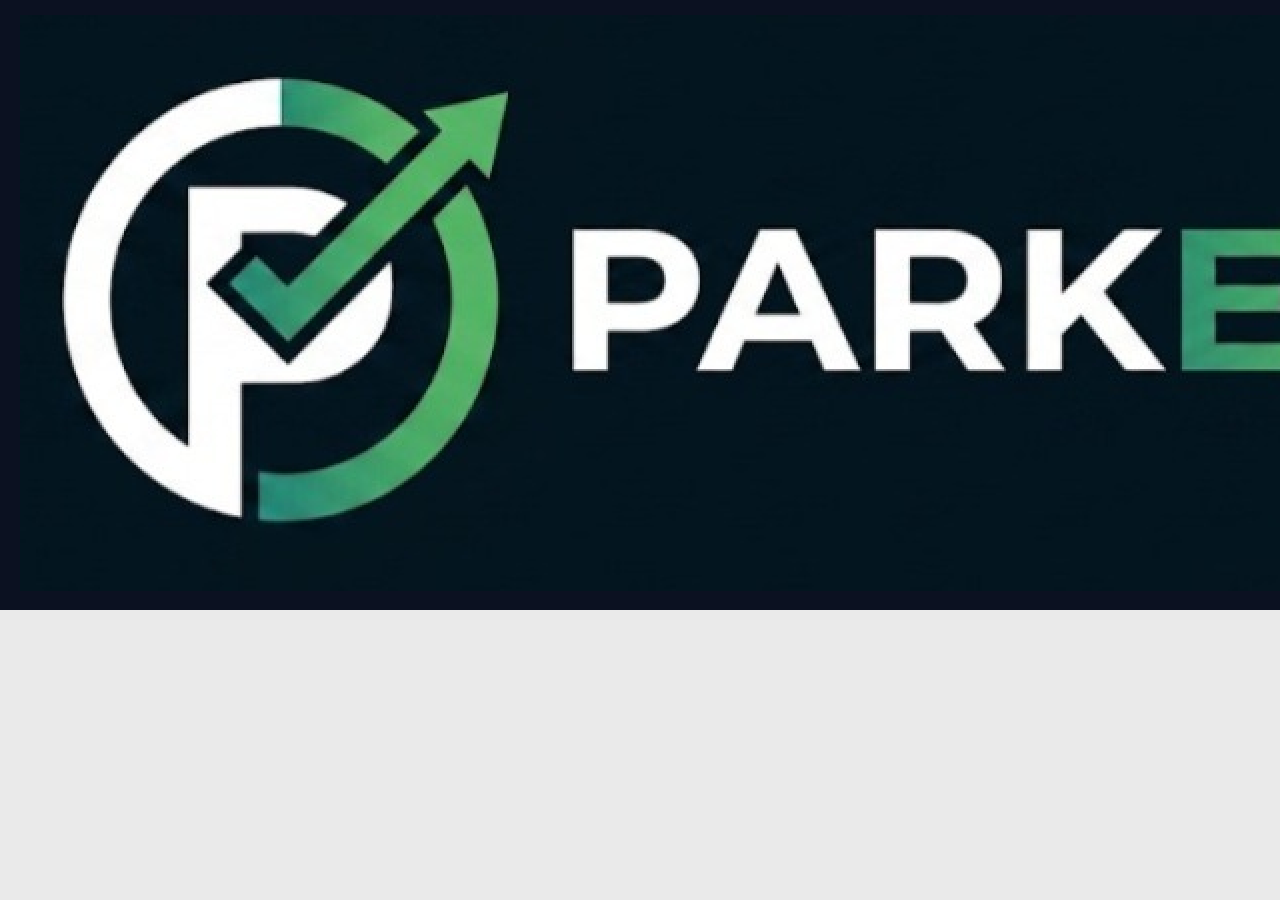
==== frontend/pages/HU02-Homepage/index.html @ 7208153a "AC-01 view logo" ====
<!DOCTYPE html>
<html lang="en">
<head>
    <meta charset="UTF-8">
    <meta name="viewport" content="width=device-width, initial-scale=1.0">
    <link rel="stylesheet" href="styles.css">
    <title>Homepage</title>
</head>
<body>
    <div class="nav">
  <div class="logo">
    <img src="../../assets/icons/logoParkea.png" alt="">
  </div>
---- frontend/pages/HU02-Homepage/styles.css ----
*{
    margin:0;padding:0;
    box-sizing:border-box;
    font-family:Arial, Helvetica, sans-serif;
}
body{
    background:#eaeaea;
    margin: 0;
    padding: 0;
}
.nav{
  width: 100%;
  background:#0B1121;
  color:#fff;
  display:flex;
  justify-content:space-between;
  align-items:center;
  padding:15px 20px;
  margin: 0;
}
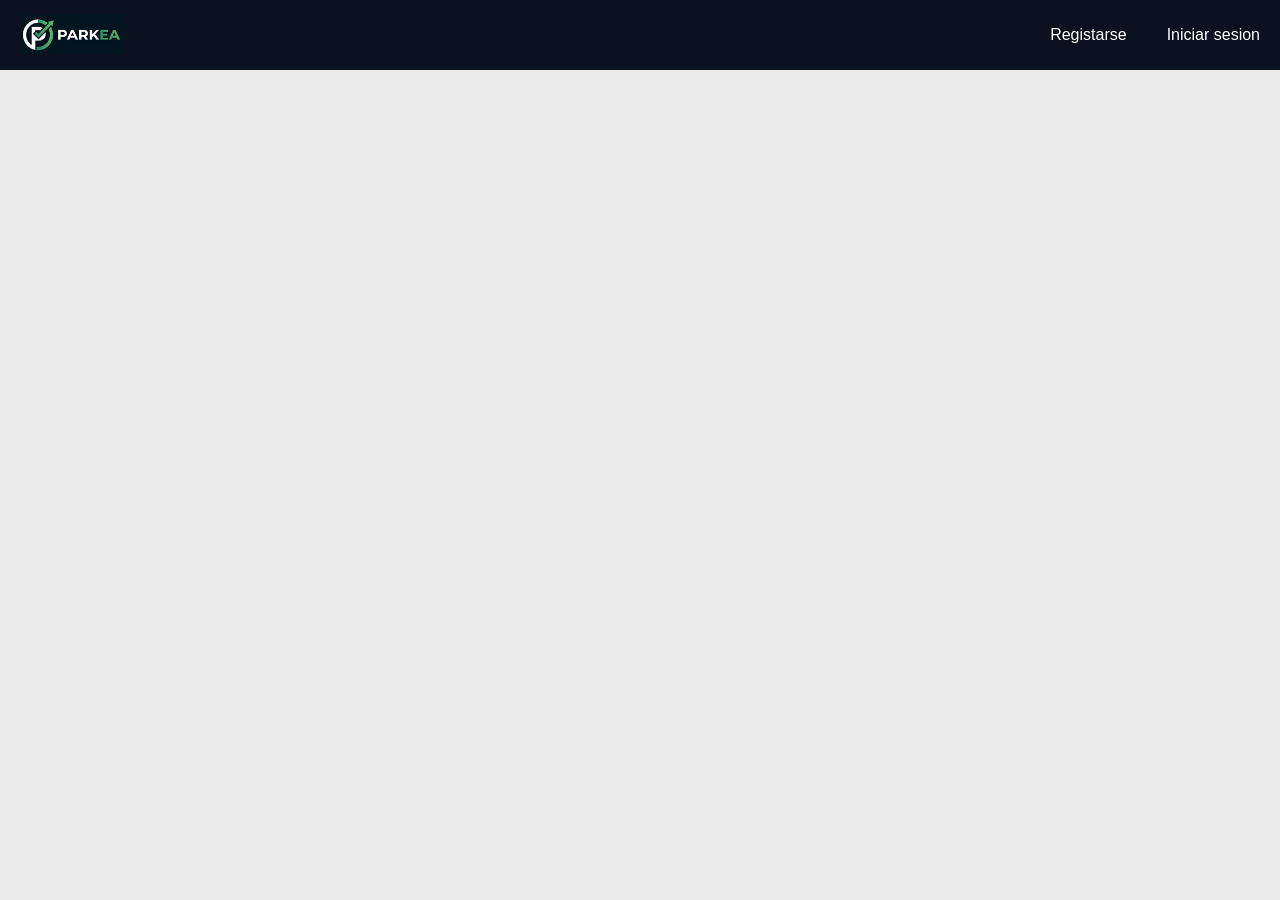
==== commit a981a5f3: "AC-02 two sections" ====
--- a/frontend/pages/HU02-Homepage/index.html
+++ b/frontend/pages/HU02-Homepage/index.html
@@ -10,4 +10,9 @@
     <div class="nav">
   <div class="logo">
     <img src="../../assets/icons/logoParkea.png" alt="">
-  </div>+  </div>
+  <div class="menu">
+    <p>Registarse</p>
+    <span>Iniciar sesion</span>
+  </div>
+</div>
--- a/frontend/pages/HU02-Homepage/styles.css
+++ b/frontend/pages/HU02-Homepage/styles.css
@@ -17,4 +17,32 @@
   align-items:center;
   padding:15px 20px;
   margin: 0;
-}+}
+.menu a{
+  color: white;
+  text-decoration: none;
+}
+
+.menu a:visited{
+  color: white;
+}
+
+.menu a:hover{
+  color: white;
+}
+
+.menu a:active{
+  color: white;
+}
+.logo{
+  display:flex;
+  align-items:center;
+  gap:10px;
+}
+.logo img{
+    height:40px;
+    background: transparent;
+} 
+.menu{
+  display:flex;
+  gap:40px;}
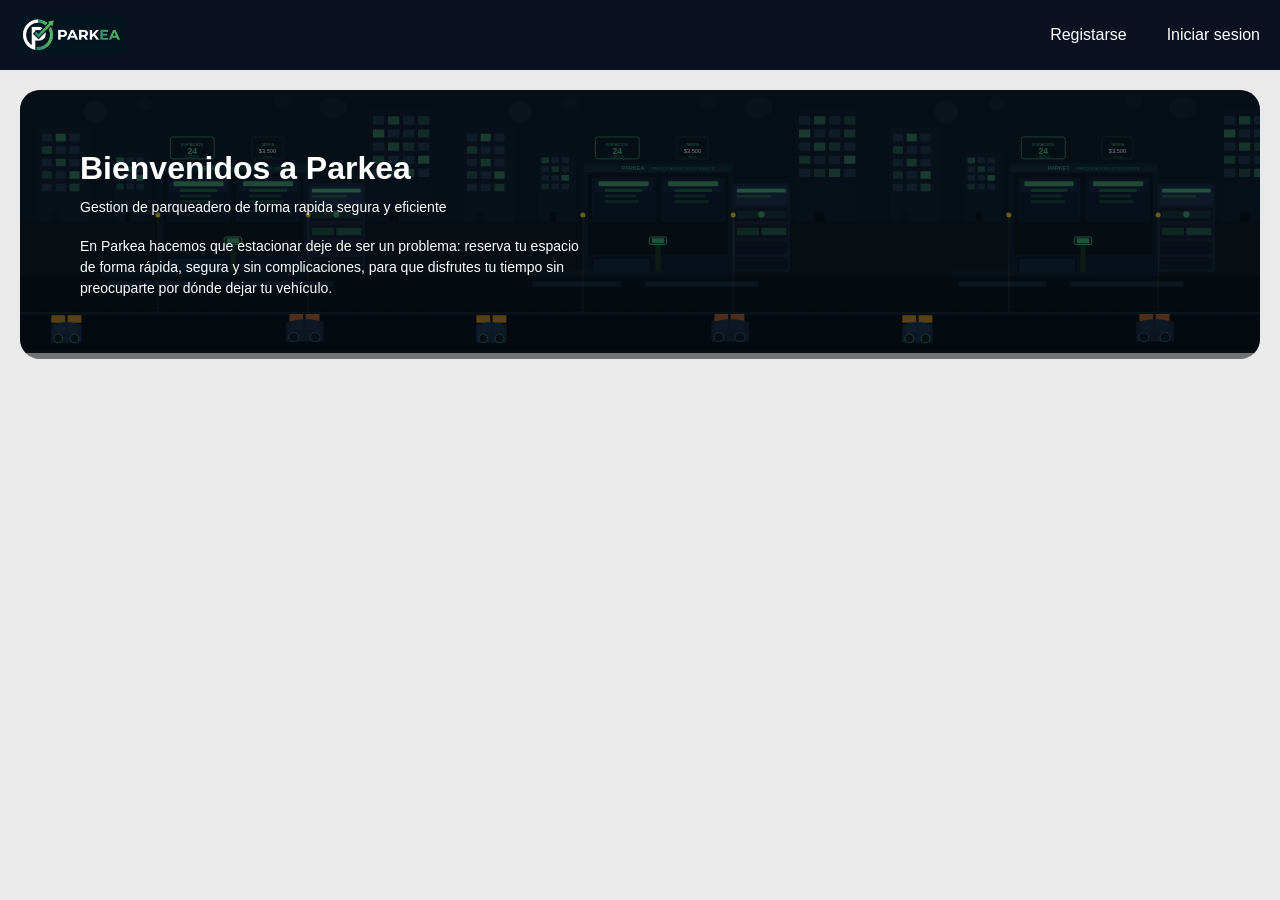
==== commit 5db7dabc: "AC-03 welcome message" ====
--- a/frontend/pages/HU02-Homepage/index.html
+++ b/frontend/pages/HU02-Homepage/index.html
@@ -15,4 +15,14 @@
     <p>Registarse</p>
     <span>Iniciar sesion</span>
   </div>
+</div>
+
+<div class="hero">
+  <div class="hero-content">
+    <h1>Bienvenidos a Parkea</h1>
+    <p>Gestion de parqueadero de forma rapida segura y eficiente</p>
+    <br>
+    <p>En Parkea hacemos que estacionar deje de ser un problema:
+reserva tu espacio de forma rápida, segura y sin complicaciones, para que disfrutes tu tiempo sin preocuparte por dónde dejar tu vehículo.</p>
+  </div>
 </div>
--- a/frontend/pages/HU02-Homepage/styles.css
+++ b/frontend/pages/HU02-Homepage/styles.css
@@ -45,4 +45,35 @@
 } 
 .menu{
   display:flex;
-  gap:40px;}+  gap:40px;}
+  .hero{
+  margin:20px;
+  border-radius:20px;
+  overflow:hidden;
+  background:#0b2233;
+  color:white;
+  padding:60px;
+  position:relative;
+  background: url("../../assets/images/parkea_illustration_hero_v2.svg");
+}
+
+.hero::before{
+  content:"";
+  position:absolute;
+  inset:0;
+  background:rgba(0,0,0,0.5);
+}
+
+.hero-content{
+  position: relative;
+  max-width:500px;
+}
+.hero h1{
+  font-size:32px;
+  margin-bottom:10px;
+}
+
+.hero p{
+  font-size:14px;
+  line-height:1.5;
+}
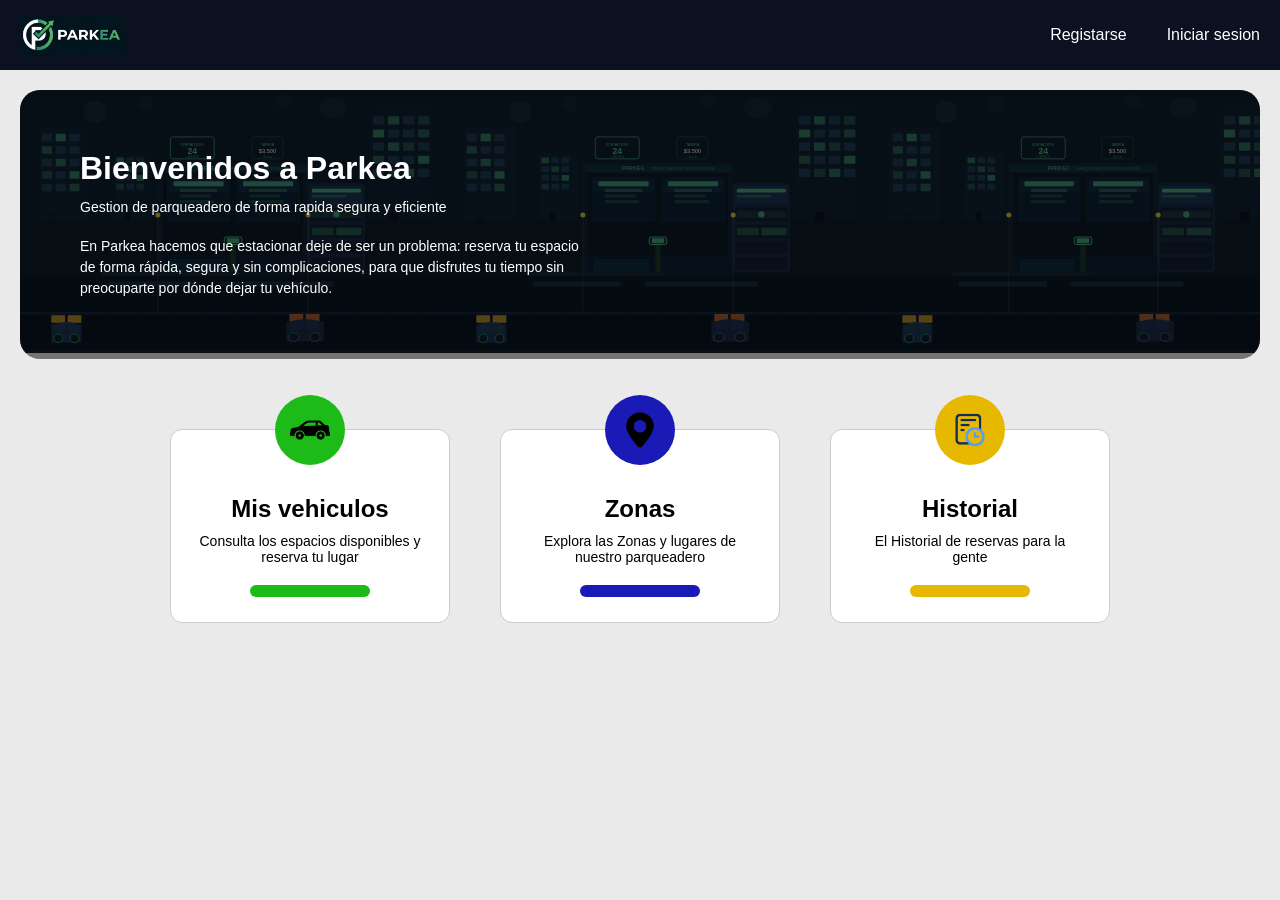
==== commit 4d3c291d: "AC-04, AC-05 information sections and  representative icon" ====
--- a/frontend/pages/HU02-Homepage/index.html
+++ b/frontend/pages/HU02-Homepage/index.html
@@ -12,8 +12,8 @@
     <img src="../../assets/icons/logoParkea.png" alt="">
   </div>
   <div class="menu">
-    <p>Registarse</p>
-    <span>Iniciar sesion</span>
+    <p onclick="window.location.href='../HU01-UserRegistration/index.html'">Registarse</p>
+    <span onclick="window.location.href='../HU05-UserLogin/index.html'">Iniciar sesion</span>
   </div>
 </div>
 
@@ -25,4 +25,36 @@
     <p>En Parkea hacemos que estacionar deje de ser un problema:
 reserva tu espacio de forma rápida, segura y sin complicaciones, para que disfrutes tu tiempo sin preocuparte por dónde dejar tu vehículo.</p>
   </div>
-</div>+</div>
+<div class="cards">
+
+  <div class="card">
+    <div class="icono verde">
+        <img src="../../assets/icons/coche.png">
+    </div>
+    <h2>Mis vehiculos</h2>
+    <p>Consulta los espacios disponibles y reserva tu lugar</p>
+    <div class="btn verde" onclick="window.location.href='../HU01-UserRegistration/index.html'">
+    </div>
+  </div>
+
+  <div class="card">
+    <div class="icono azul">
+        <img src="../../assets/icons/pasador-de-ubicacion.png">
+    </div>
+    <h2>Zonas</h2>
+    <p>Explora las Zonas y lugares de nuestro parqueadero</p>
+    <div class="btn azul" onclick="window.location.href='../HU01-UserRegistration/index.html'"></div>
+  </div>
+
+  <div class="card">
+    <div class="icono amarillo">
+        <img src="../../assets/icons/historial-de-pedidos.png">
+    </div>
+    <h2>Historial</h2>
+    <p>El Historial de reservas para la gente </p>
+    <div class="btn amarillo" onclick="window.location.href='../HU01-UserRegistration/index.html'"></div>
+  </div>
+</div>
+</body>
+</html>
--- a/frontend/pages/HU02-Homepage/styles.css
+++ b/frontend/pages/HU02-Homepage/styles.css
@@ -76,4 +76,73 @@
 .hero p{
   font-size:14px;
   line-height:1.5;
+}
+.cards{
+  display:flex;
+  justify-content:center;
+  gap:50px;
+  margin:70px 30px;
+  flex-wrap:wrap;
+}
+
+.card{
+  background:white;
+  width:280px;
+  border-radius:12px;
+  border:1px solid #ccc;
+  padding:25px;
+  text-align:center;
+  position:relative;
+}
+
+.icono{
+  width:70px;
+  height:70px;
+  border-radius:50%;
+  position:absolute;
+  top:-35px;
+  left:50%;
+  transform:translateX(-50%);
+  display: flex;
+  justify-content: center;
+  align-items: center;
+}
+.icono img{
+    width: 40px;
+    height: 40px;
+}
+.verde{
+    background:#1dbb17;
+}
+.azul{
+    background:#1a1ab6;
+}
+.amarillo{
+    background:#e6b800;
+}
+.card h2{
+  margin-top:40px;
+  margin-bottom:10px;
+}
+
+.card p{
+  font-size:14px;
+  margin-bottom:20px;
+}
+
+.btn{
+  width:120px;
+  height:12px;
+  border-radius:10px;
+  margin:0 auto;
+}
+
+.btn.verde{
+    background:#1dbb17;
+}
+.btn.azul{
+    background:#1a1ab6;
+}
+.btn.amarillo{
+    background:#e6b800;
 }
